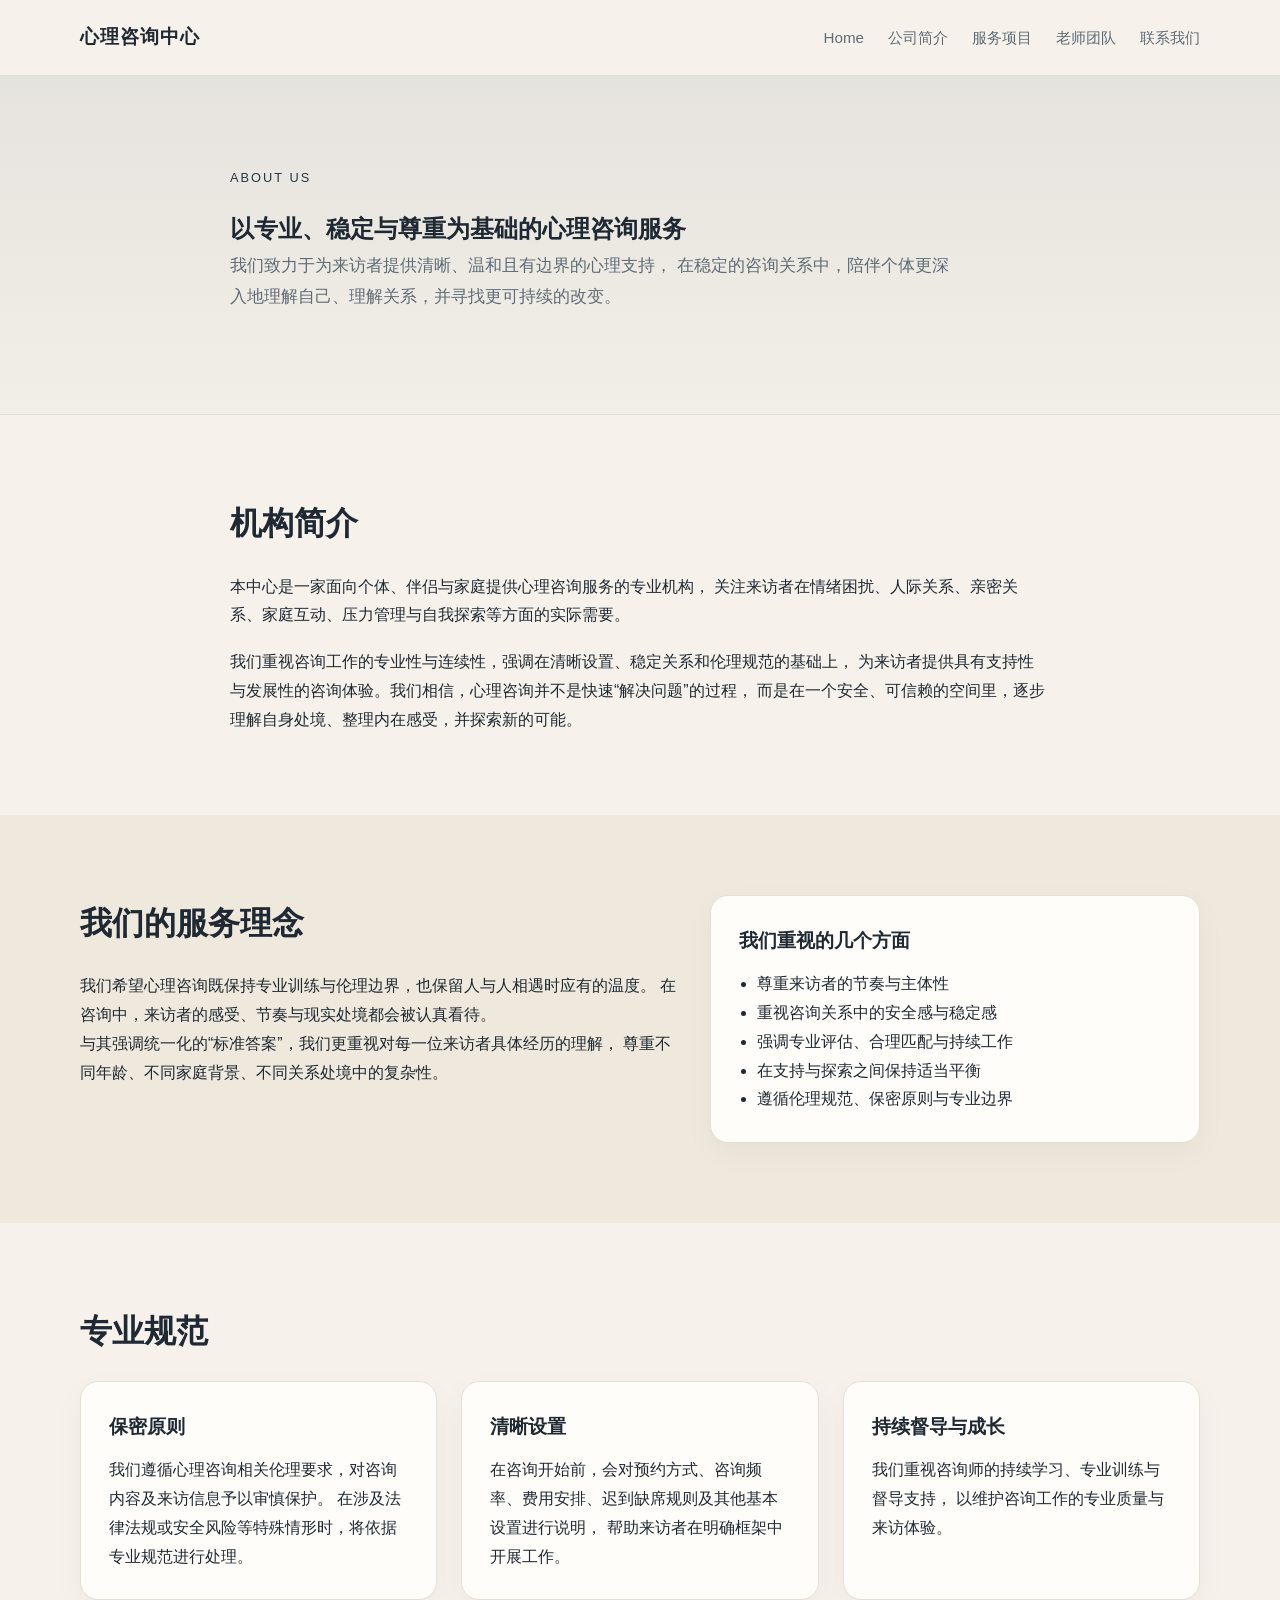
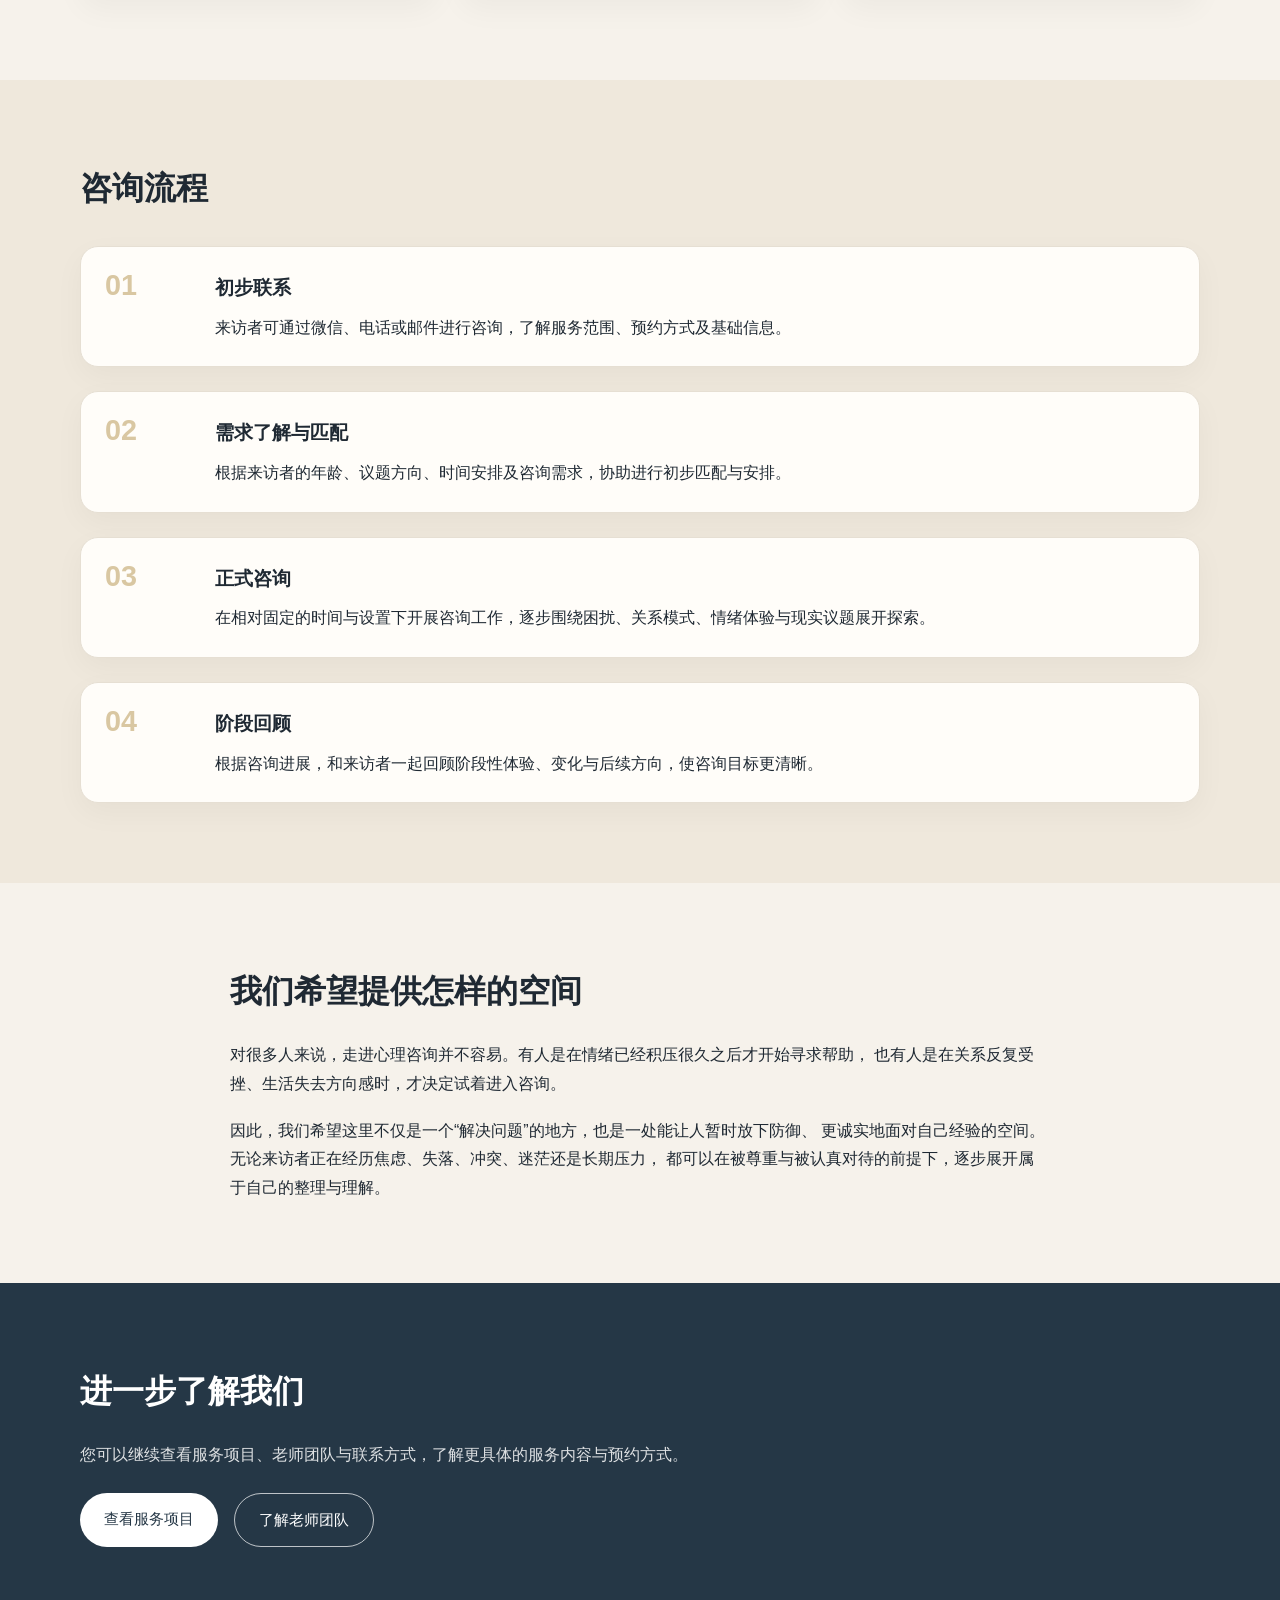
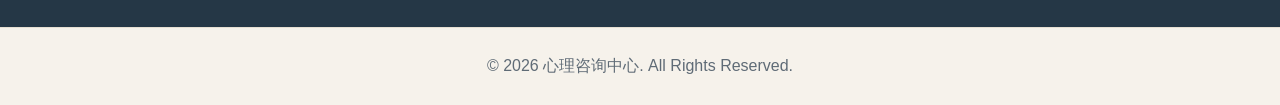
==== about.html @ f7b84d73 "Add files via upload" ====
<!DOCTYPE html>
<html lang="zh-CN">
<head>
  <meta charset="UTF-8" />
  <meta name="viewport" content="width=device-width, initial-scale=1.0" />
  <title>公司简介 | 心理咨询中心</title>
  <meta name="description" content="了解心理咨询中心的机构定位、服务理念、专业规范与咨询流程。" />
  <link rel="stylesheet" href="css/style.css" />
</head>
<body>
  <header class="site-header">
    <div class="container nav">
      <div class="logo">心理咨询中心</div>
      <nav>
        <a href="index.html">Home</a>
        <a href="about.html">公司简介</a>
        <a href="services.html">服务项目</a>
        <a href="team.html">老师团队</a>
        <a href="contact.html">联系我们</a>
      </nav>
    </div>
  </header>

  <section class="page-hero page-hero-about">
    <div class="container page-hero-content">
      <p class="eyebrow">About Us</p>
      <h1>以专业、稳定与尊重为基础的心理咨询服务</h1>
      <p class="hero-text">
        我们致力于为来访者提供清晰、温和且有边界的心理支持，
        在稳定的咨询关系中，陪伴个体更深入地理解自己、理解关系，并寻找更可持续的改变。
      </p>
    </div>
  </section>

  <section class="section">
    <div class="container narrow">
      <h2>机构简介</h2>
      <p>
        本中心是一家面向个体、伴侣与家庭提供心理咨询服务的专业机构，
        关注来访者在情绪困扰、人际关系、亲密关系、家庭互动、压力管理与自我探索等方面的实际需要。
      </p>
      <p>
        我们重视咨询工作的专业性与连续性，强调在清晰设置、稳定关系和伦理规范的基础上，
        为来访者提供具有支持性与发展性的咨询体验。我们相信，心理咨询并不是快速“解决问题”的过程，
        而是在一个安全、可信赖的空间里，逐步理解自身处境、整理内在感受，并探索新的可能。
      </p>
    </div>
  </section>

  <section class="section alt-bg">
    <div class="container">
      <div class="grid-2">
        <div>
          <h2>我们的服务理念</h2>
          <p>
            我们希望心理咨询既保持专业训练与伦理边界，也保留人与人相遇时应有的温度。
            在咨询中，来访者的感受、节奏与现实处境都会被认真看待。
          </p>
          <p>
            与其强调统一化的“标准答案”，我们更重视对每一位来访者具体经历的理解，
            尊重不同年龄、不同家庭背景、不同关系处境中的复杂性。
          </p>
        </div>

        <div class="card">
          <h3>我们重视的几个方面</h3>
          <ul>
            <li>尊重来访者的节奏与主体性</li>
            <li>重视咨询关系中的安全感与稳定感</li>
            <li>强调专业评估、合理匹配与持续工作</li>
            <li>在支持与探索之间保持适当平衡</li>
            <li>遵循伦理规范、保密原则与专业边界</li>
          </ul>
        </div>
      </div>
    </div>
  </section>

  <section class="section">
    <div class="container">
      <h2>专业规范</h2>
      <div class="card-grid">
        <div class="card">
          <h3>保密原则</h3>
          <p>
            我们遵循心理咨询相关伦理要求，对咨询内容及来访信息予以审慎保护。
            在涉及法律法规或安全风险等特殊情形时，将依据专业规范进行处理。
          </p>
        </div>

        <div class="card">
          <h3>清晰设置</h3>
          <p>
            在咨询开始前，会对预约方式、咨询频率、费用安排、迟到缺席规则及其他基本设置进行说明，
            帮助来访者在明确框架中开展工作。
          </p>
        </div>

        <div class="card">
          <h3>持续督导与成长</h3>
          <p>
            我们重视咨询师的持续学习、专业训练与督导支持，
            以维护咨询工作的专业质量与来访体验。
          </p>
        </div>
      </div>
    </div>
  </section>

  <section class="section alt-bg">
    <div class="container">
      <h2>咨询流程</h2>
      <div class="timeline">
        <div class="timeline-item">
          <div class="timeline-number">01</div>
          <div class="timeline-content">
            <h3>初步联系</h3>
            <p>
              来访者可通过微信、电话或邮件进行咨询，了解服务范围、预约方式及基础信息。
            </p>
          </div>
        </div>

        <div class="timeline-item">
          <div class="timeline-number">02</div>
          <div class="timeline-content">
            <h3>需求了解与匹配</h3>
            <p>
              根据来访者的年龄、议题方向、时间安排及咨询需求，协助进行初步匹配与安排。
            </p>
          </div>
        </div>

        <div class="timeline-item">
          <div class="timeline-number">03</div>
          <div class="timeline-content">
            <h3>正式咨询</h3>
            <p>
              在相对固定的时间与设置下开展咨询工作，逐步围绕困扰、关系模式、情绪体验与现实议题展开探索。
            </p>
          </div>
        </div>

        <div class="timeline-item">
          <div class="timeline-number">04</div>
          <div class="timeline-content">
            <h3>阶段回顾</h3>
            <p>
              根据咨询进展，和来访者一起回顾阶段性体验、变化与后续方向，使咨询目标更清晰。
            </p>
          </div>
        </div>
      </div>
    </div>
  </section>

  <section class="section">
    <div class="container narrow">
      <h2>我们希望提供怎样的空间</h2>
      <p>
        对很多人来说，走进心理咨询并不容易。有人是在情绪已经积压很久之后才开始寻求帮助，
        也有人是在关系反复受挫、生活失去方向感时，才决定试着进入咨询。
      </p>
      <p>
        因此，我们希望这里不仅是一个“解决问题”的地方，也是一处能让人暂时放下防御、
        更诚实地面对自己经验的空间。无论来访者正在经历焦虑、失落、冲突、迷茫还是长期压力，
        都可以在被尊重与被认真对待的前提下，逐步展开属于自己的整理与理解。
      </p>
    </div>
  </section>

  <section class="section dark-section">
    <div class="container">
      <h2>进一步了解我们</h2>
      <p class="section-desc light-text">
        您可以继续查看服务项目、老师团队与联系方式，了解更具体的服务内容与预约方式。
      </p>
      <div class="hero-buttons">
        <a class="btn btn-light" href="services.html">查看服务项目</a>
        <a class="btn btn-secondary btn-secondary-light" href="team.html">了解老师团队</a>
      </div>
    </div>
  </section>

  <footer class="site-footer">
    <div class="container">
      <p>© 2026 心理咨询中心. All Rights Reserved.</p>
    </div>
  </footer>

  <script src="js/main.js"></script>
</body>
</html>
---- css/style.css ----
* {
  margin: 0;
  padding: 0;
  box-sizing: border-box;
}

:root {
  --bg: #f6f2eb;
  --text: #1f2933;
  --muted: #5f6b76;
  --primary: #253746;
  --secondary: #d9c7a2;
  --white: #ffffff;
  --card: #fffdf9;
  --line: #e6dfd3;
}

body {
  font-family: "PingFang SC", "Microsoft YaHei", "Noto Sans SC", sans-serif;
  background: var(--bg);
  color: var(--text);
  line-height: 1.8;
}

a {
  text-decoration: none;
  color: inherit;
}

.container {
  width: min(1120px, 90%);
  margin: 0 auto;
}

.site-header {
  background: rgba(246, 242, 235, 0.95);
  border-bottom: 1px solid var(--line);
  position: sticky;
  top: 0;
  z-index: 100;
}

.nav {
  display: flex;
  justify-content: space-between;
  align-items: center;
  padding: 20px 0;
}

.logo {
  font-size: 1.2rem;
  font-weight: 700;
  letter-spacing: 1px;
}

nav {
  display: flex;
  gap: 24px;
}

nav a {
  font-size: 0.95rem;
  color: var(--muted);
}

nav a:hover {
  color: var(--primary);
}

.hero {
  padding: 110px 0 90px;
  background: linear-gradient(to bottom, rgba(37,55,70,0.06), rgba(37,55,70,0));
}

.hero-content {
  max-width: 800px;
}

.eyebrow {
  color: var(--primary);
  text-transform: uppercase;
  letter-spacing: 2px;
  font-size: 0.8rem;
  margin-bottom: 18px;
}

.hero h1 {
  font-size: clamp(2.2rem, 4vw, 4.2rem);
  line-height: 1.25;
  margin-bottom: 24px;
}

.hero-text {
  font-size: 1.08rem;
  color: var(--muted);
  max-width: 720px;
  margin-bottom: 32px;
}

.hero-buttons {
  display: flex;
  gap: 16px;
  flex-wrap: wrap;
}

.btn {
  display: inline-block;
  padding: 12px 24px;
  border-radius: 999px;
  transition: 0.25s ease;
  font-size: 0.95rem;
}

.btn-primary {
  background: var(--primary);
  color: var(--white);
}

.btn-primary:hover {
  transform: translateY(-2px);
}

.btn-secondary {
  border: 1px solid var(--primary);
  color: var(--primary);
}

.btn-light {
  background: var(--white);
  color: var(--primary);
}

.section {
  padding: 80px 0;
}

.alt-bg {
  background: #efe8dc;
}

.dark-section {
  background: var(--primary);
  color: var(--white);
}

h2 {
  font-size: 2rem;
  margin-bottom: 20px;
}

h3 {
  margin-bottom: 12px;
  font-size: 1.2rem;
}

.grid-2 {
  display: grid;
  grid-template-columns: 1.1fr 0.9fr;
  gap: 32px;
}

.card-grid {
  display: grid;
  grid-template-columns: repeat(3, 1fr);
  gap: 24px;
}

.card {
  background: var(--card);
  border: 1px solid var(--line);
  border-radius: 18px;
  padding: 28px;
  box-shadow: 0 10px 30px rgba(0,0,0,0.04);
}

.section-desc {
  color: var(--muted);
  margin-bottom: 24px;
}

.text-link {
  display: inline-block;
  margin-top: 16px;
  color: var(--primary);
  font-weight: 600;
}

.site-footer {
  border-top: 1px solid var(--line);
  padding: 24px 0;
  text-align: center;
  color: var(--muted);
}

ul {
  padding-left: 18px;
}

@media (max-width: 900px) {
  .grid-2,
  .card-grid {
    grid-template-columns: 1fr;
  }

  .nav {
    flex-direction: column;
    gap: 14px;
  }

  nav {
    flex-wrap: wrap;
    justify-content: center;
  }

  .hero {
    padding: 80px 0 60px;
  }
}

.page-hero {
  padding: 90px 0 70px;
  border-bottom: 1px solid var(--line);
  background: linear-gradient(to bottom, rgba(37,55,70,0.08), rgba(37,55,70,0.02));
}

.page-hero-content {
  max-width: 820px;
}

.narrow {
  max-width: 820px;
}

.narrow p + p {
  margin-top: 18px;
}

.timeline {
  display: flex;
  flex-direction: column;
  gap: 24px;
  margin-top: 28px;
}

.timeline-item {
  display: grid;
  grid-template-columns: 90px 1fr;
  gap: 20px;
  align-items: start;
  background: var(--card);
  border: 1px solid var(--line);
  border-radius: 18px;
  padding: 24px;
  box-shadow: 0 10px 30px rgba(0,0,0,0.04);
}

.timeline-number {
  font-size: 1.8rem;
  font-weight: 700;
  color: var(--secondary);
  line-height: 1;
}

.timeline-content h3 {
  margin-bottom: 8px;
}

.light-text {
  color: rgba(255,255,255,0.85);
}

.btn-secondary-light {
  border: 1px solid rgba(255,255,255,0.7);
  color: var(--white);
}

.btn-secondary-light:hover {
  background: rgba(255,255,255,0.08);
}

@media (max-width: 768px) {
  .timeline-item {
    grid-template-columns: 1fr;
  }

  .timeline-number {
    font-size: 1.4rem;
  }
}

.service-layout {
  display: grid;
  grid-template-columns: repeat(2, 1fr);
  gap: 24px;
}

.service-card {
  background: var(--card);
  border: 1px solid var(--line);
  border-radius: 20px;
  padding: 28px;
  box-shadow: 0 10px 30px rgba(0,0,0,0.04);
}

.service-card.large {
  grid-column: span 2;
}

.service-tag {
  display: inline-block;
  margin-bottom: 14px;
  font-size: 0.85rem;
  letter-spacing: 1px;
  color: var(--primary);
  border: 1px solid var(--line);
  border-radius: 999px;
  padding: 4px 10px;
  background: rgba(37,55,70,0.04);
}

.service-card p {
  color: var(--muted);
}

.service-meta {
  margin-top: 18px;
  padding-top: 16px;
  border-top: 1px solid var(--line);
  color: var(--text);
  font-size: 0.95rem;
}

.issue-grid {
  display: grid;
  grid-template-columns: repeat(4, 1fr);
  gap: 16px;
  margin-top: 28px;
}

.issue-item {
  background: var(--card);
  border: 1px solid var(--line);
  border-radius: 14px;
  padding: 18px 16px;
  text-align: center;
  box-shadow: 0 8px 20px rgba(0,0,0,0.03);
  color: var(--text);
  font-size: 0.95rem;
}

@media (max-width: 900px) {
  .service-layout {
    grid-template-columns: 1fr;
  }

  .service-card.large {
    grid-column: span 1;
  }

  .issue-grid {
    grid-template-columns: repeat(2, 1fr);
  }
}

@media (max-width: 600px) {
  .issue-grid {
    grid-template-columns: 1fr;
  }
}

.contact-layout {
  display: grid;
  grid-template-columns: 1.3fr 0.7fr;
  gap: 28px;
}

.contact-main-card,
.contact-side-card {
  background: var(--card);
  border: 1px solid var(--line);
  border-radius: 22px;
  padding: 30px;
  box-shadow: 0 10px 30px rgba(0,0,0,0.04);
}

.contact-item + .contact-item {
  margin-top: 24px;
  padding-top: 24px;
  border-top: 1px solid var(--line);
}

.contact-item h3,
.contact-side-card h3 {
  margin-bottom: 10px;
}

.contact-item p,
.contact-side-card li {
  color: var(--muted);
}

.contact-item a {
  color: var(--primary);
  font-weight: 600;
}

.contact-side-card ul {
  padding-left: 18px;
}

.contact-side-card li + li {
  margin-top: 10px;
}

@media (max-width: 900px) {
  .contact-layout {
    grid-template-columns: 1fr;
  }
}
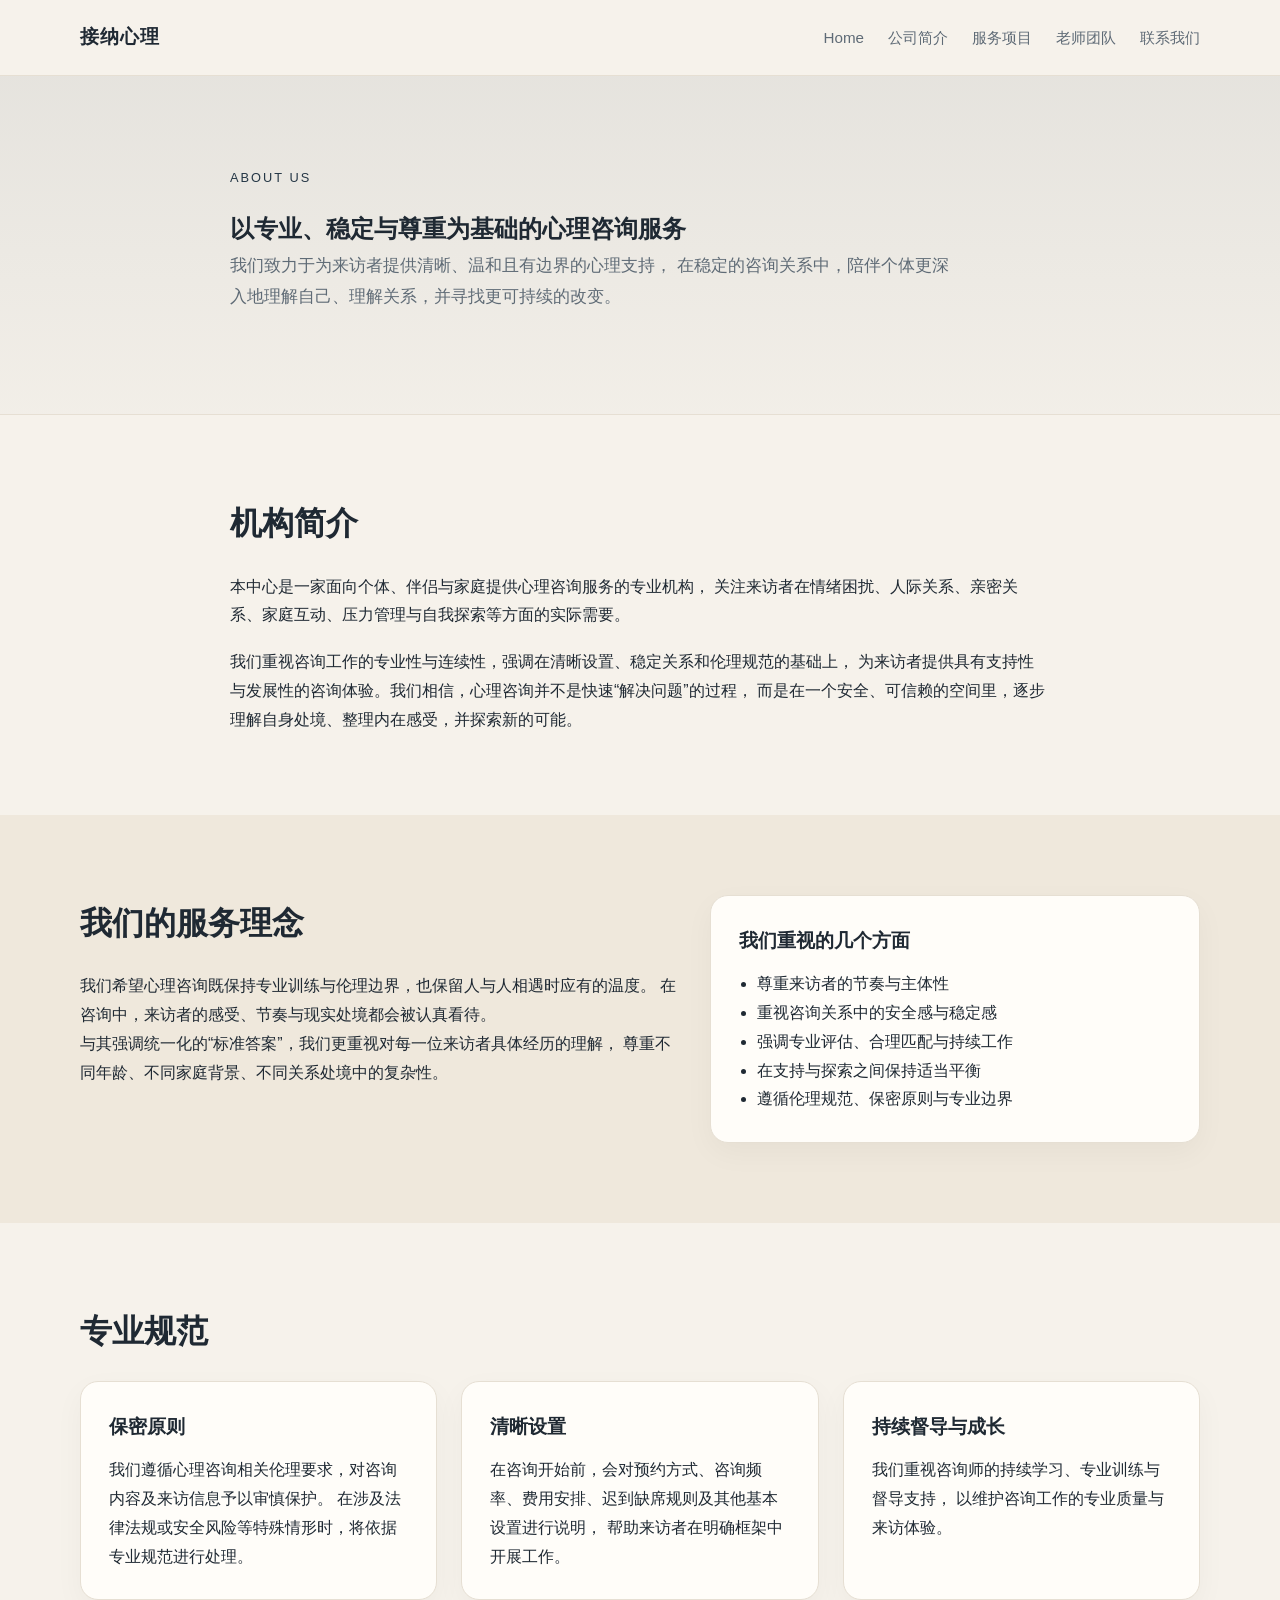
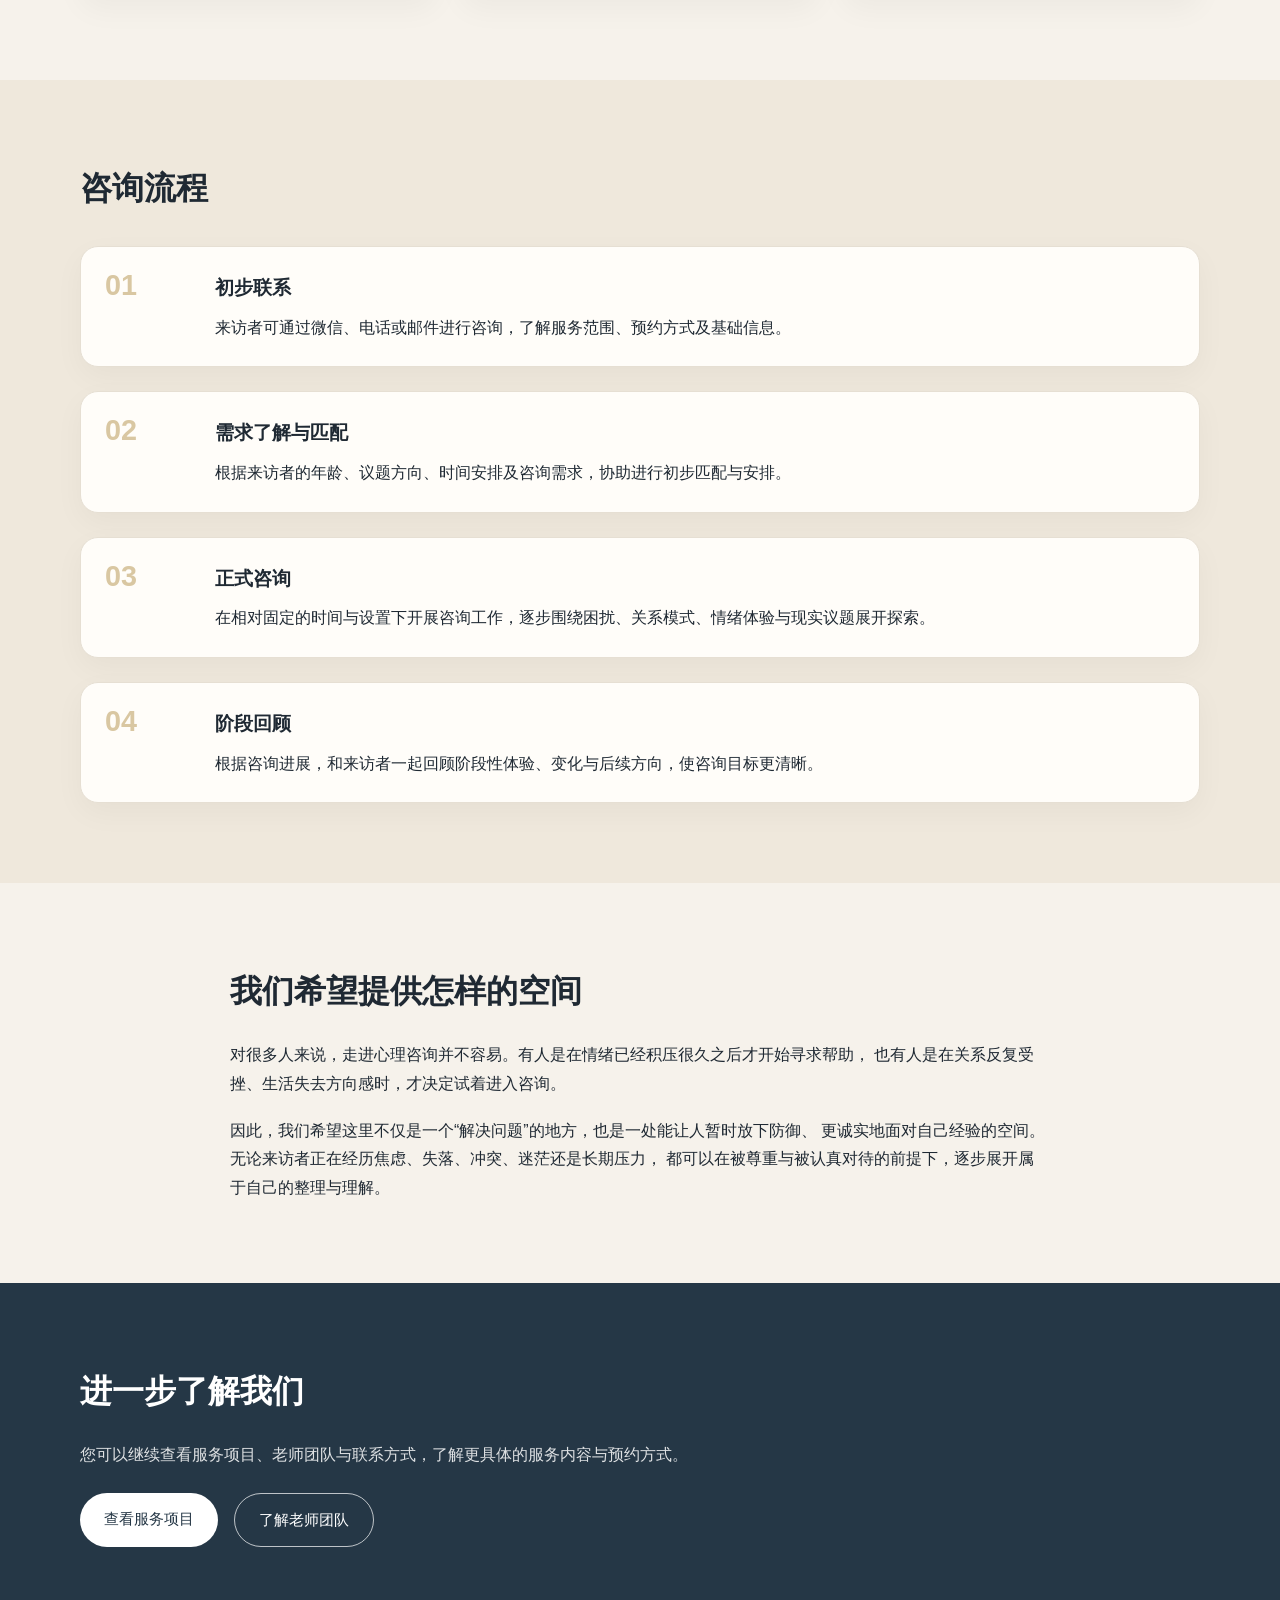
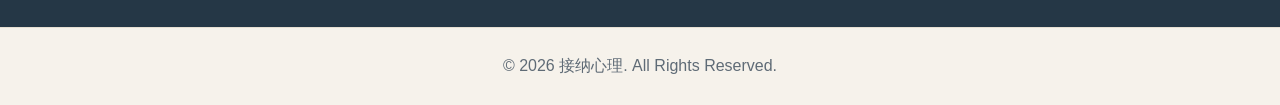
==== commit 0d8a8272: "Add files via upload" ====
--- a/about.html
+++ b/about.html
@@ -3,14 +3,14 @@
 <head>
   <meta charset="UTF-8" />
   <meta name="viewport" content="width=device-width, initial-scale=1.0" />
-  <title>公司简介 | 心理咨询中心</title>
-  <meta name="description" content="了解心理咨询中心的机构定位、服务理念、专业规范与咨询流程。" />
+  <title>公司简介 | 接纳心理</title>
+  <meta name="description" content="了解接纳心理的机构定位、服务理念、专业规范与咨询流程。" />
   <link rel="stylesheet" href="css/style.css" />
 </head>
 <body>
   <header class="site-header">
     <div class="container nav">
-      <div class="logo">心理咨询中心</div>
+      <div class="logo">接纳心理</div>
       <nav>
         <a href="index.html">Home</a>
         <a href="about.html">公司简介</a>
@@ -184,10 +184,10 @@
 
   <footer class="site-footer">
     <div class="container">
-      <p>© 2026 心理咨询中心. All Rights Reserved.</p>
+      <p>© 2026 接纳心理. All Rights Reserved.</p>
     </div>
   </footer>
 
   <script src="js/main.js"></script>
 </body>
-</html>+</html>
--- a/css/style.css
+++ b/css/style.css
@@ -416,4 +416,210 @@
   .contact-layout {
     grid-template-columns: 1fr;
   }
+}
+
+.logo-link {
+  display: flex;
+  align-items: center;
+  gap: 12px;
+}
+
+.logo-image {
+  width: 42px;
+  height: 42px;
+  object-fit: contain;
+  display: block;
+}
+
+.logo-text {
+  font-size: 1.1rem;
+  font-weight: 700;
+  letter-spacing: 1px;
+  color: var(--text);
+}
+
+.hero-with-image {
+  position: relative;
+  padding: 140px 0 120px;
+  background-image: url("../images/hero.jpg");
+  background-size: cover;
+  background-position: center;
+  background-repeat: no-repeat;
+  overflow: hidden;
+}
+
+.hero-overlay {
+  position: absolute;
+  inset: 0;
+  background: linear-gradient(
+    to right,
+    rgba(20, 30, 38, 0.78),
+    rgba(20, 30, 38, 0.42)
+  );
+}
+
+.hero-with-image .hero-content {
+  position: relative;
+  z-index: 2;
+  max-width: 760px;
+}
+
+.hero-with-image .eyebrow,
+.hero-with-image h1,
+.hero-with-image .hero-text {
+  color: #ffffff;
+}
+
+.hero-with-image .hero-text {
+  color: rgba(255, 255, 255, 0.88);
+}
+
+.hero-outline {
+  border: 1px solid rgba(255,255,255,0.75);
+  color: #ffffff;
+}
+
+.hero-outline:hover {
+  background: rgba(255,255,255,0.08);
+}
+
+@media (max-width: 900px) {
+  .logo-text {
+    font-size: 1rem;
+  }
+
+  .logo-image {
+    width: 36px;
+    height: 36px;
+  }
+
+  .hero-with-image {
+    padding: 100px 0 80px;
+    background-position: center;
+  }
+}
+
+.team-grid {
+  display: flex;
+  flex-direction: column;
+  gap: 72px;
+  margin-top: 40px;
+}
+
+.team-profile {
+  display: grid;
+  grid-template-columns: 380px 1fr;
+  gap: 48px;
+  align-items: start;
+  padding-bottom: 72px;
+  border-bottom: 1px solid var(--line);
+}
+
+.team-profile:last-child {
+  border-bottom: none;
+  padding-bottom: 0;
+}
+
+.team-profile-photo {
+  position: sticky;
+  top: 110px;
+}
+
+.team-profile-photo {
+  position: sticky;
+  top: 110px;
+}
+
+.team-photo-stage {
+  background: linear-gradient(180deg, #efe8dc 0%, #f7f3ec 100%);
+  padding: 28px;
+}
+
+.team-photo-stage img.team-photo {
+  width: 100%;
+  aspect-ratio: 3 / 4;
+  object-fit: contain;
+  display: block;
+  background: #f8f5ef;
+}
+
+.team-profile-content {
+  max-width: 760px;
+}
+
+.team-role {
+  font-size: 0.82rem;
+  letter-spacing: 1px;
+  text-transform: uppercase;
+  color: var(--primary);
+  margin-bottom: 10px;
+}
+
+.team-name {
+  font-size: 2.2rem;
+  margin-bottom: 14px;
+  line-height: 1.2;
+}
+
+.team-intro {
+  font-size: 1.05rem;
+  color: var(--muted);
+  margin-bottom: 28px;
+  max-width: 720px;
+}
+
+.team-section {
+  padding: 22px 0;
+  border-top: 1px solid var(--line);
+}
+
+.team-section h4 {
+  font-size: 1rem;
+  margin-bottom: 10px;
+  color: var(--text);
+}
+
+.team-section p {
+  color: var(--muted);
+  line-height: 1.95;
+}
+
+.team-meta {
+  display: grid;
+  grid-template-columns: 1fr 1fr;
+  gap: 24px;
+  padding-top: 22px;
+  border-top: 1px solid var(--line);
+}
+
+.team-meta h5 {
+  font-size: 0.95rem;
+  margin-bottom: 8px;
+  color: var(--text);
+}
+
+.team-meta p {
+  color: var(--muted);
+  line-height: 1.9;
+}
+
+@media (max-width: 980px) {
+  .team-profile {
+    grid-template-columns: 1fr;
+    gap: 28px;
+    padding-bottom: 52px;
+  }
+
+  .team-profile-photo {
+    position: static;
+    max-width: 420px;
+  }
+
+  .team-name {
+    font-size: 1.8rem;
+  }
+
+  .team-meta {
+    grid-template-columns: 1fr;
+  }
 }
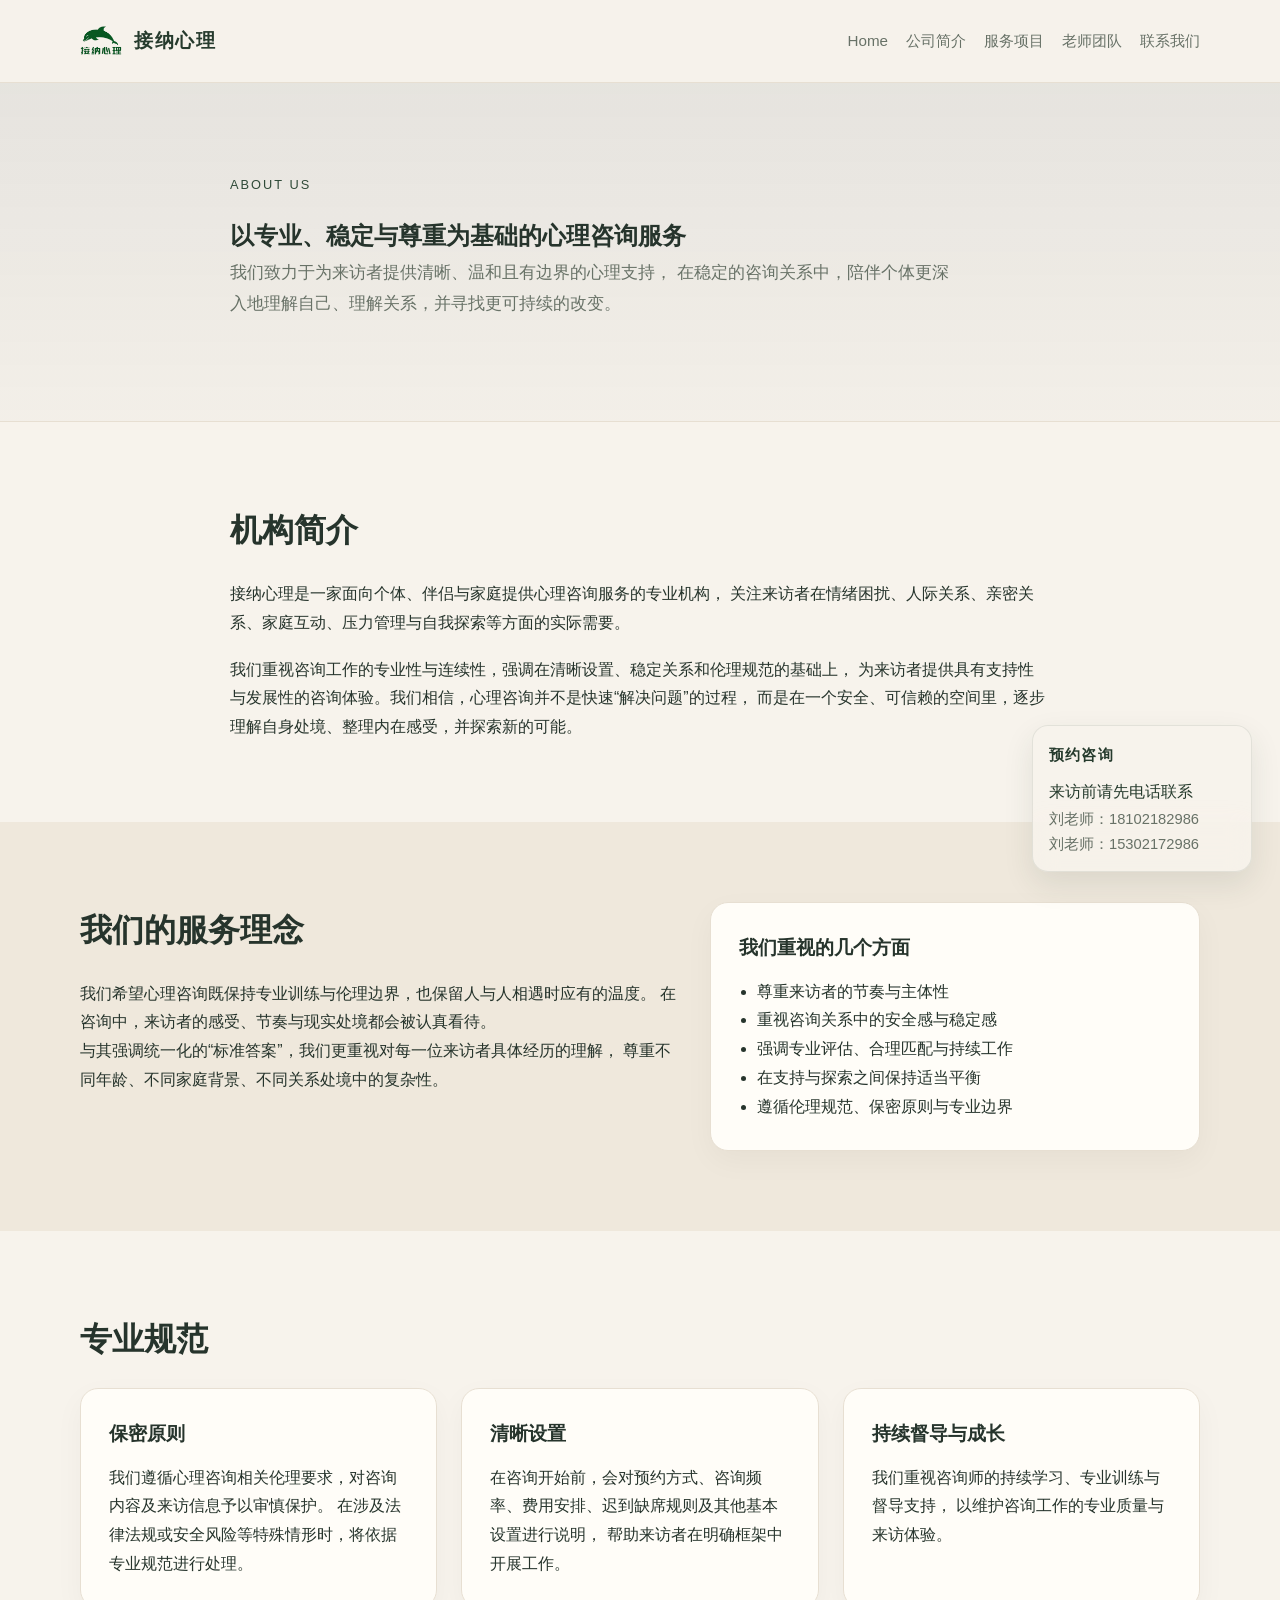
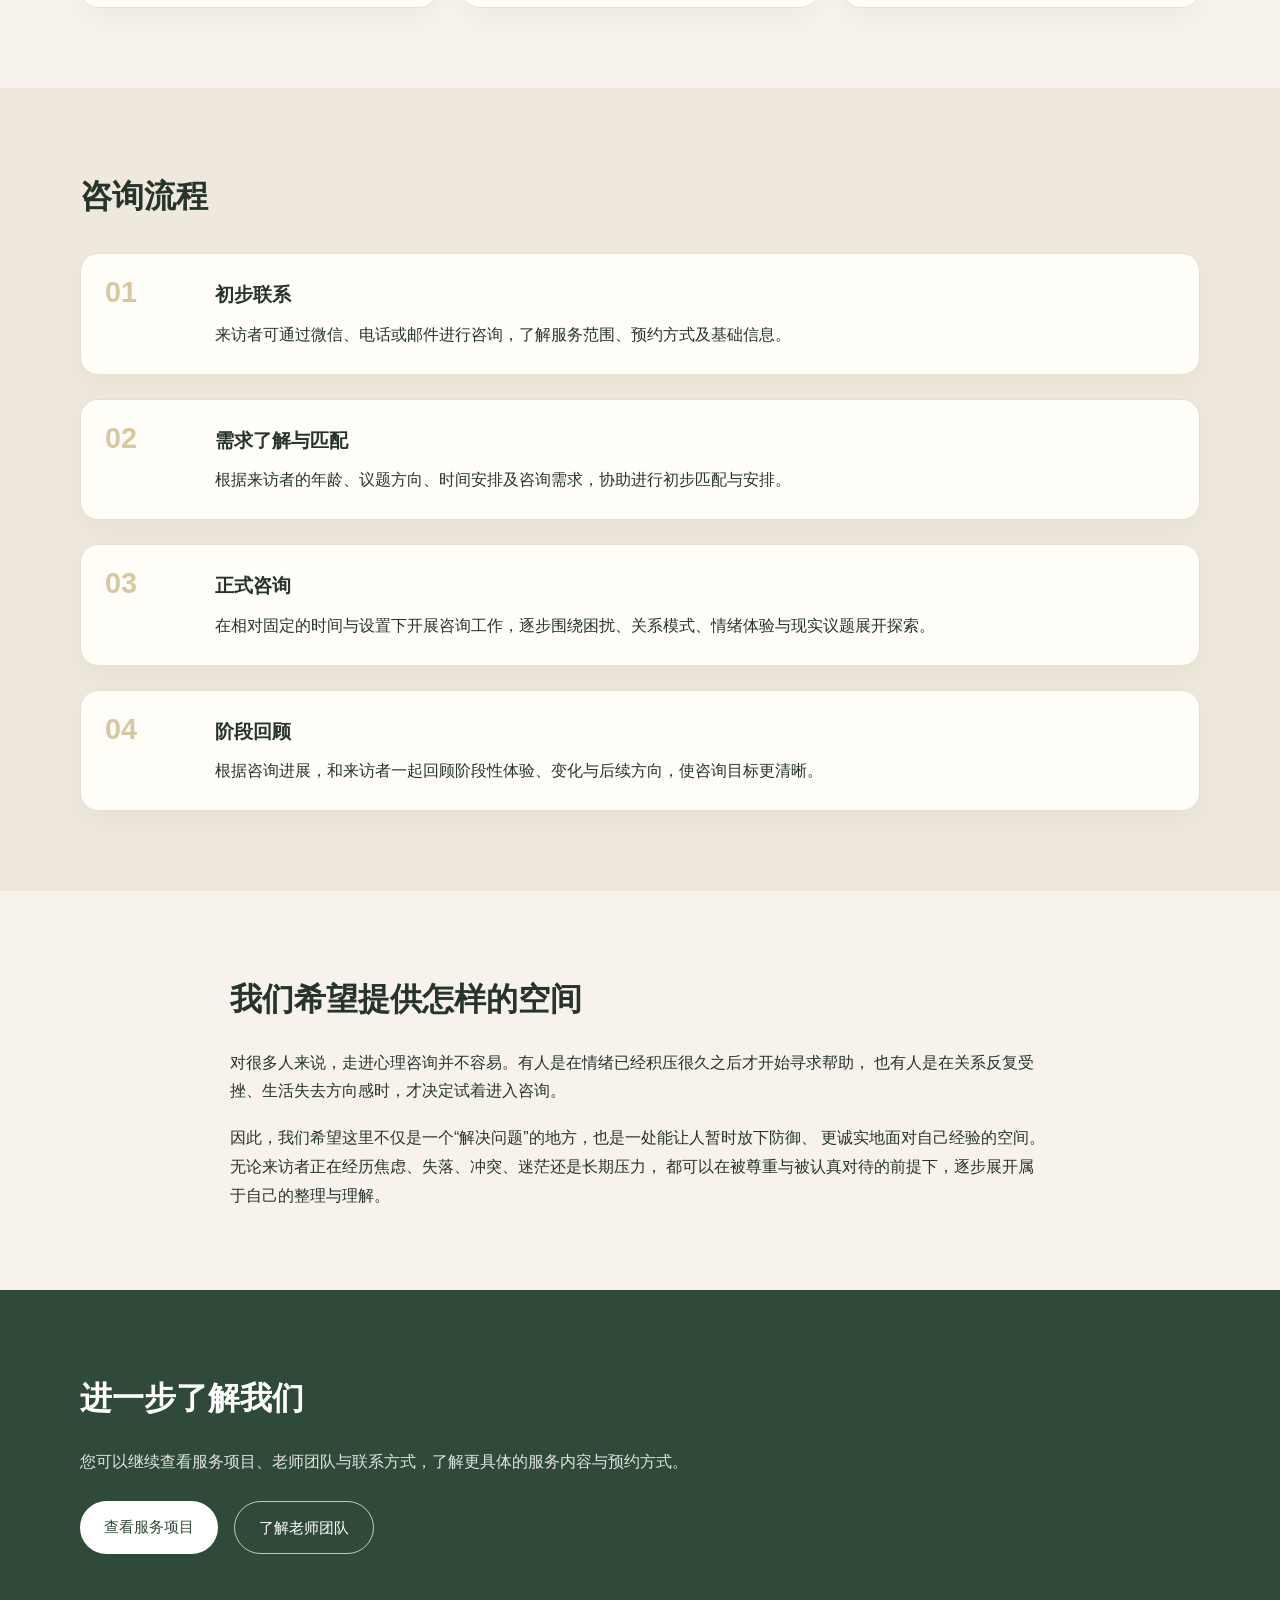
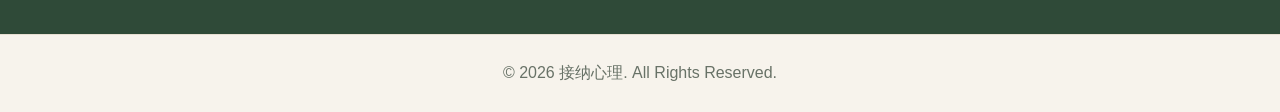
==== commit 67959c28: "Add files via upload" ====
--- a/about.html
+++ b/about.html
@@ -3,14 +3,21 @@
 <head>
   <meta charset="UTF-8" />
   <meta name="viewport" content="width=device-width, initial-scale=1.0" />
-  <title>公司简介 | 接纳心理</title>
-  <meta name="description" content="了解接纳心理的机构定位、服务理念、专业规范与咨询流程。" />
+  <title>公司简介 | 接纳心理</title>
+  <meta name="description" content="了解接纳心理的机构定位、服务理念、专业规范与咨询流程。" />
+  <link rel="icon" type="image/png" sizes="32x32" href="images/favicon/favicon-32x32.png" />
+  <link rel="icon" type="image/png" sizes="16x16" href="images/favicon/favicon-16x16.png" />
+  <link rel="apple-touch-icon" sizes="180x180" href="images/favicon/apple-touch-icon.png" />
+  <link rel="shortcut icon" href="images/favicon/favicon.ico" />
   <link rel="stylesheet" href="css/style.css" />
 </head>
 <body>
   <header class="site-header">
     <div class="container nav">
-      <div class="logo">接纳心理</div>
+      <a href="index.html" class="logo logo-link">
+        <img src="images/logo.png" alt="接纳心理Logo" class="logo-image" />
+        <span class="logo-text">接纳心理</span>
+      </a>
       <nav>
         <a href="index.html">Home</a>
         <a href="about.html">公司简介</a>
@@ -36,7 +43,7 @@
     <div class="container narrow">
       <h2>机构简介</h2>
       <p>
-        本中心是一家面向个体、伴侣与家庭提供心理咨询服务的专业机构，
+        接纳心理是一家面向个体、伴侣与家庭提供心理咨询服务的专业机构，
         关注来访者在情绪困扰、人际关系、亲密关系、家庭互动、压力管理与自我探索等方面的实际需要。
       </p>
       <p>
@@ -184,10 +191,15 @@
 
   <footer class="site-footer">
     <div class="container">
-      <p>© 2026 接纳心理. All Rights Reserved.</p>
+      <p>© 2026 接纳心理. All Rights Reserved.</p>
     </div>
   </footer>
-
+  <a class="floating-contact" href="contact.html" aria-label="前往联系我们页面">
+    <div class="floating-contact-title">预约咨询</div>
+    <p class="floating-contact-note">来访前请先电话联系</p>
+    <div class="floating-contact-phone">刘老师：18102182986</div>
+    <div class="floating-contact-phone">刘老师：15302172986</div>
+  </a>
   <script src="js/main.js"></script>
 </body>
-</html>
+</html>
--- a/css/style.css
+++ b/css/style.css
@@ -5,14 +5,21 @@
 }
 
 :root {
-  --bg: #f6f2eb;
-  --text: #1f2933;
-  --muted: #5f6b76;
-  --primary: #253746;
+  --bg: #f7f3ec;
+  --text: #26342c;
+  --muted: #687267;
+  --primary: #2f4a38;
+  --primary-dark: #263b2d;
   --secondary: #d9c7a2;
+  --sage: #7a8a6a;
+  --soft-green: #eef0e8;
   --white: #ffffff;
-  --card: #fffdf9;
-  --line: #e6dfd3;
+  --card: #fffdf8;
+  --line: #e7dfd2;
+  /* 首页 hero 背景图位置：调大 Y 值会让图片内容整体向上移动，例如 62%。 */
+  --hero-image-position-x: center;
+  --hero-image-position-y: 70%;
+  --hero-mobile-image-position-y: 50%;
 }
 
 body {
@@ -418,26 +425,6 @@
   }
 }
 
-.logo-link {
-  display: flex;
-  align-items: center;
-  gap: 12px;
-}
-
-.logo-image {
-  width: 42px;
-  height: 42px;
-  object-fit: contain;
-  display: block;
-}
-
-.logo-text {
-  font-size: 1.1rem;
-  font-weight: 700;
-  letter-spacing: 1px;
-  color: var(--text);
-}
-
 .hero-with-image {
   position: relative;
   padding: 140px 0 120px;
@@ -484,15 +471,6 @@
 }
 
 @media (max-width: 900px) {
-  .logo-text {
-    font-size: 1rem;
-  }
-
-  .logo-image {
-    width: 36px;
-    height: 36px;
-  }
-
   .hero-with-image {
     padding: 100px 0 80px;
     background-position: center;
@@ -622,4 +600,650 @@
   .team-meta {
     grid-template-columns: 1fr;
   }
+}
+
+@media (max-width: 1024px) {
+  /* 平板、小笔记本 */
+}
+
+@media (max-width: 768px) {
+  /* 手机主适配 */
+}
+
+@media (max-width: 480px) {
+  /* 小屏手机细调 */
+}
+
+@media (max-width: 1024px) {
+  .container {
+    width: min(92%, 1000px);
+  }
+
+  .hero,
+  .page-hero,
+  .section {
+    padding-left: 0;
+    padding-right: 0;
+  }
+
+  .grid-2,
+  .card-grid,
+  .service-layout,
+  .contact-layout,
+  .team-meta {
+    grid-template-columns: 1fr;
+  }
+
+  .issue-grid {
+    grid-template-columns: repeat(2, 1fr);
+  }
+}
+
+@media (max-width: 768px) {
+  .container {
+    width: 90%;
+  }
+
+  .site-header {
+    position: static;
+  }
+
+  .nav {
+    flex-direction: column;
+    align-items: flex-start;
+    gap: 14px;
+    padding: 16px 0;
+  }
+
+  nav {
+    display: flex;
+    flex-wrap: wrap;
+    gap: 12px 18px;
+  }
+
+  nav a {
+    font-size: 0.92rem;
+  }
+
+  .hero,
+  .hero-with-image {
+    padding: 84px 0 68px;
+  }
+
+  .page-hero {
+    padding: 72px 0 56px;
+  }
+
+  .hero h1,
+  .page-hero h1 {
+    font-size: 2rem;
+    line-height: 1.3;
+  }
+
+  h2 {
+    font-size: 1.6rem;
+    line-height: 1.35;
+  }
+
+  h3 {
+    font-size: 1.15rem;
+  }
+
+  .hero-text,
+  .section-desc,
+  .team-intro,
+  .team-section p,
+  .team-meta p,
+  .contact-item p,
+  .card p,
+  .service-card p {
+    font-size: 0.98rem;
+    line-height: 1.8;
+  }
+
+  .section {
+    padding: 56px 0;
+  }
+
+  .hero-buttons {
+    flex-direction: column;
+    align-items: stretch;
+    gap: 12px;
+  }
+
+  .btn {
+    width: 100%;
+    text-align: center;
+    padding: 12px 18px;
+  }
+
+  .card,
+  .service-card,
+  .contact-main-card,
+  .contact-side-card {
+    padding: 22px;
+    border-radius: 16px;
+  }
+
+  .issue-grid {
+    grid-template-columns: 1fr;
+  }
+
+  .timeline-item {
+    grid-template-columns: 1fr;
+    gap: 12px;
+    padding: 20px;
+  }
+
+  .timeline-number {
+    font-size: 1.4rem;
+  }
+}
+
+@media (max-width: 480px) {
+  .container {
+    width: 88%;
+  }
+
+  .hero,
+  .hero-with-image {
+    padding: 72px 0 56px;
+  }
+
+  .page-hero {
+    padding: 60px 0 48px;
+  }
+
+  .hero h1,
+  .page-hero h1 {
+    font-size: 1.75rem;
+  }
+
+  h2 {
+    font-size: 1.42rem;
+  }
+
+  .eyebrow {
+    font-size: 0.74rem;
+    letter-spacing: 1.5px;
+  }
+
+  .btn {
+    font-size: 0.94rem;
+  }
+
+  nav {
+    gap: 10px 14px;
+  }
+
+  nav a {
+    font-size: 0.9rem;
+  }
+}
+
+@media (max-width: 768px) {
+  .team-grid {
+    gap: 52px;
+    margin-top: 28px;
+  }
+
+  .team-profile {
+    grid-template-columns: 1fr;
+    gap: 24px;
+    padding-bottom: 48px;
+  }
+
+  .team-profile-photo {
+    position: static;
+    top: auto;
+    max-width: 320px;
+  }
+
+  .team-photo-stage {
+    padding: 18px;
+  }
+
+  .team-profile-content {
+    max-width: 100%;
+  }
+
+  .team-name {
+    font-size: 1.8rem;
+    margin-bottom: 10px;
+  }
+
+  .team-intro {
+    margin-bottom: 20px;
+  }
+
+  .team-section {
+    padding: 18px 0;
+  }
+
+  .team-meta {
+    grid-template-columns: 1fr;
+    gap: 18px;
+    padding-top: 18px;
+  }
+}
+
+nav {
+  display: flex;
+  flex-wrap: wrap;
+  gap: 12px 18px;
+}
+
+/* 首页品牌 Hero：温暖森林绿版本 */
+.hero-brand {
+  position: relative;
+  min-height: 72vh;
+  padding: 120px 0;
+  background-image: url("../images/hero.jpg");
+  background-size: cover;
+  background-position: var(--hero-image-position-x) var(--hero-image-position-y);
+  background-repeat: no-repeat;
+  overflow: hidden;
+}
+
+.hero-warm-overlay {
+  position: absolute;
+  inset: 0;
+  background:
+    linear-gradient(
+      to right,
+      rgba(246, 242, 235, 0.92) 0%,
+      rgba(246, 242, 235, 0.74) 36%,
+      rgba(246, 242, 235, 0.22) 66%,
+      rgba(246, 242, 235, 0.04) 100%
+    );
+}
+
+.hero-brand-inner {
+  position: relative;
+  z-index: 2;
+  min-height: 48vh;
+  display: flex;
+  align-items: center;
+}
+
+.hero-brand-panel {
+  max-width: 560px;
+  padding: 44px 0;
+}
+
+.hero-brand .eyebrow {
+  color: #5f6f52;
+  letter-spacing: 2.2px;
+  font-size: 0.78rem;
+  text-transform: uppercase;
+  margin-bottom: 16px;
+}
+
+.hero-brand h1 {
+  font-size: clamp(3rem, 6vw, 5.8rem);
+  line-height: 1.05;
+  color: #263b2d;
+  margin-bottom: 18px;
+  letter-spacing: 0.02em;
+}
+
+.hero-subtitle {
+  font-size: 1.35rem;
+  color: #6f5f43;
+  margin-bottom: 24px;
+  letter-spacing: 0.04em;
+}
+
+.hero-brand .hero-text {
+  color: #4f5a50;
+  font-size: 1.05rem;
+  line-height: 1.9;
+  max-width: 520px;
+  margin-bottom: 32px;
+}
+
+.hero-brand .btn-primary {
+  background: #2f4a38;
+  color: #fff;
+}
+
+.hero-brand .btn-primary:hover {
+  background: #263b2d;
+}
+
+.hero-soft-btn {
+  border: 1px solid #2f4a38;
+  color: #2f4a38;
+  background: rgba(255, 255, 255, 0.28);
+}
+
+.hero-soft-btn:hover {
+  background: rgba(47, 74, 56, 0.08);
+}
+
+.logo-link {
+  display: flex;
+  align-items: center;
+  gap: 12px;
+}
+
+.logo-image {
+  width: 42px;
+  height: 42px;
+  object-fit: contain;
+  display: block;
+}
+
+.logo-text {
+  font-size: 1.18rem;
+  font-weight: 700;
+  letter-spacing: 0.08em;
+  color: var(--primary-dark);
+}
+
+@media (max-width: 768px) {
+  .logo-link {
+    gap: 10px;
+  }
+
+  .logo-image {
+    width: 34px;
+    height: 34px;
+  }
+
+  .logo-text {
+    font-size: 1rem;
+  }
+
+  .hero-brand {
+    min-height: auto;
+    padding: 76px 0 64px;
+    background-position: var(--hero-image-position-x) var(--hero-mobile-image-position-y);
+  }
+
+  .hero-warm-overlay {
+    background:
+      linear-gradient(
+        to bottom,
+        rgba(247, 243, 236, 0.92) 0%,
+        rgba(247, 243, 236, 0.78) 58%,
+        rgba(247, 243, 236, 0.38) 100%
+      );
+  }
+
+  .hero-brand-inner {
+    min-height: auto;
+  }
+
+  .hero-brand-panel {
+    max-width: 100%;
+    padding: 22px 0;
+  }
+
+  .hero-brand h1 {
+    font-size: 3rem;
+  }
+
+  .hero-subtitle {
+    font-size: 1.1rem;
+  }
+
+  .hero-brand .hero-text {
+    font-size: 0.98rem;
+  }
+}
+
+/* ==============================
+   Subtle Motion System
+   轻量高级动效
+============================== */
+
+html {
+  scroll-behavior: smooth;
+}
+
+body {
+  animation: pageFadeIn 0.7s ease both;
+}
+
+@keyframes pageFadeIn {
+  from {
+    opacity: 0;
+  }
+  to {
+    opacity: 1;
+  }
+}
+
+/* 页面滚动浮现 */
+.reveal {
+  opacity: 0;
+  transform: translateY(26px);
+  transition:
+    opacity 0.8s ease,
+    transform 0.8s ease;
+}
+
+.reveal.is-visible {
+  opacity: 1;
+  transform: translateY(0);
+}
+
+/* 更柔和的延迟层次 */
+.reveal-delay-1 {
+  transition-delay: 0.08s;
+}
+
+.reveal-delay-2 {
+  transition-delay: 0.16s;
+}
+
+.reveal-delay-3 {
+  transition-delay: 0.24s;
+}
+
+/* 导航轻微动效 */
+nav a {
+  position: relative;
+  transition: color 0.25s ease;
+}
+
+nav a::after {
+  content: "";
+  position: absolute;
+  left: 0;
+  bottom: -6px;
+  width: 0;
+  height: 1px;
+  background: var(--primary);
+  transition: width 0.28s ease;
+}
+
+nav a:hover::after {
+  width: 100%;
+}
+
+/* 按钮更细腻 */
+.btn {
+  transition:
+    transform 0.25s ease,
+    background-color 0.25s ease,
+    color 0.25s ease,
+    border-color 0.25s ease,
+    box-shadow 0.25s ease;
+}
+
+.btn:hover {
+  transform: translateY(-2px);
+  box-shadow: 0 10px 22px rgba(38, 59, 45, 0.12);
+}
+
+/* 图片轻微呼吸感 */
+.team-photo,
+.hero-brand,
+.hero-with-image {
+  transition:
+    transform 0.7s ease,
+    filter 0.7s ease;
+}
+
+.team-photo-stage:hover .team-photo,
+.team-profile-photo:hover .team-photo {
+  transform: scale(1.018);
+}
+
+/* 服务、联系、普通内容块轻微 hover */
+.card,
+.service-card,
+.contact-main-card,
+.contact-side-card,
+.timeline-item,
+.issue-item {
+  transition:
+    transform 0.28s ease,
+    box-shadow 0.28s ease,
+    border-color 0.28s ease;
+}
+
+.card:hover,
+.service-card:hover,
+.contact-main-card:hover,
+.contact-side-card:hover,
+.timeline-item:hover,
+.issue-item:hover {
+  transform: translateY(-4px);
+  box-shadow: 0 16px 34px rgba(38, 59, 45, 0.08);
+  border-color: rgba(47, 74, 56, 0.18);
+}
+
+/* 首页 hero 文字入场 */
+.hero-brand-panel,
+.hero-content,
+.page-hero-content {
+  animation: heroTextIn 0.85s ease both;
+}
+
+@keyframes heroTextIn {
+  from {
+    opacity: 0;
+    transform: translateY(18px);
+  }
+  to {
+    opacity: 1;
+    transform: translateY(0);
+  }
+}
+
+
+/* 减少动态偏好：尊重用户系统设置 */
+@media (prefers-reduced-motion: reduce) {
+  html {
+    scroll-behavior: auto;
+  }
+
+  *,
+  *::before,
+  *::after {
+    animation-duration: 0.001ms !important;
+    animation-iteration-count: 1 !important;
+    transition-duration: 0.001ms !important;
+    scroll-behavior: auto !important;
+  }
+
+  .reveal {
+    opacity: 1;
+    transform: none;
+  }
+}
+
+/* ==============================
+   Floating Contact
+   右下角轻量联系条
+============================== */
+
+.floating-contact {
+  position: fixed;
+  right: 28px;
+  bottom: 28px;
+  z-index: 999;
+  width: 220px;
+  padding: 16px 16px 14px;
+  background: rgba(247, 243, 236, 0.88);
+  backdrop-filter: blur(12px);
+  -webkit-backdrop-filter: blur(12px);
+  border: 1px solid rgba(47, 74, 56, 0.10);
+  border-radius: 16px;
+  box-shadow: 0 12px 30px rgba(38, 59, 45, 0.10);
+  color: var(--primary-dark);
+}
+
+.floating-contact-title {
+  font-size: 0.92rem;
+  font-weight: 700;
+  letter-spacing: 0.08em;
+  color: var(--primary-dark);
+  margin-bottom: 10px;
+}
+
+.floating-contact {
+  text-decoration: none;
+  cursor: pointer;
+}
+
+.floating-contact-phone {
+  display: block;
+  font-size: 0.92rem;
+  line-height: 1.7;
+  color: var(--muted);
+  transition: color 0.25s ease, transform 0.25s ease;
+}
+
+.floating-contact:hover .floating-contact-phone {
+  color: var(--primary);
+  transform: translateX(2px);
+}
+
+.floating-contact:hover {
+  transform: translateY(-2px);
+}
+
+@keyframes floatingContactIn {
+  from {
+    opacity: 0;
+    transform: translateY(14px);
+  }
+  to {
+    opacity: 1;
+    transform: translateY(0);
+  }
+}
+
+@media (max-width: 768px) {
+  .floating-contact {
+    left: 18px;
+    right: 18px;
+    bottom: 18px;
+    width: auto;
+    padding: 13px 16px;
+    border-radius: 16px;
+  }
+
+  .floating-contact-title {
+    font-size: 0.86rem;
+    margin-bottom: 4px;
+  }
+
+  .floating-contact-note {
+    font-size: 0.78rem;
+    margin-bottom: 4px;
+  }
+
+  .floating-contact-phone {
+    font-size: 0.84rem;
+    line-height: 1.45;
+  }
+
+  body {
+    padding-bottom: 96px;
+  }
 }
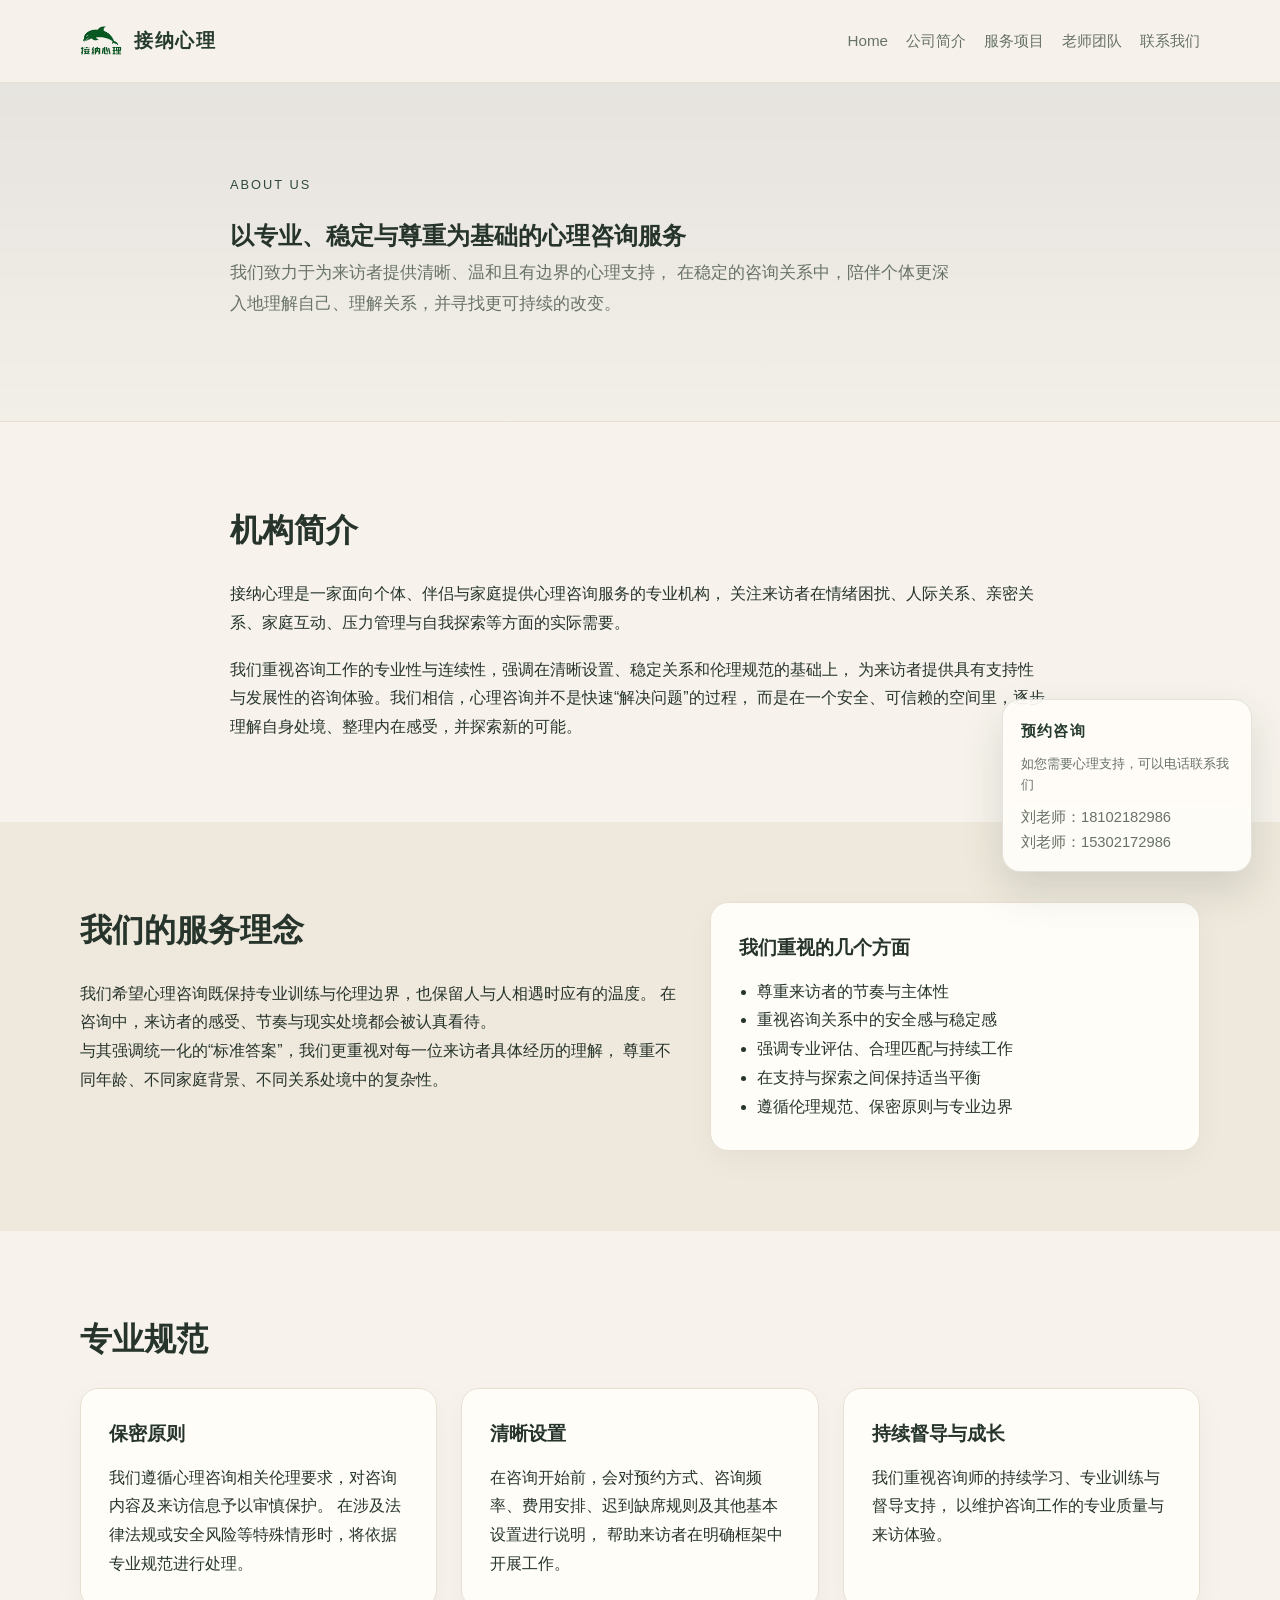
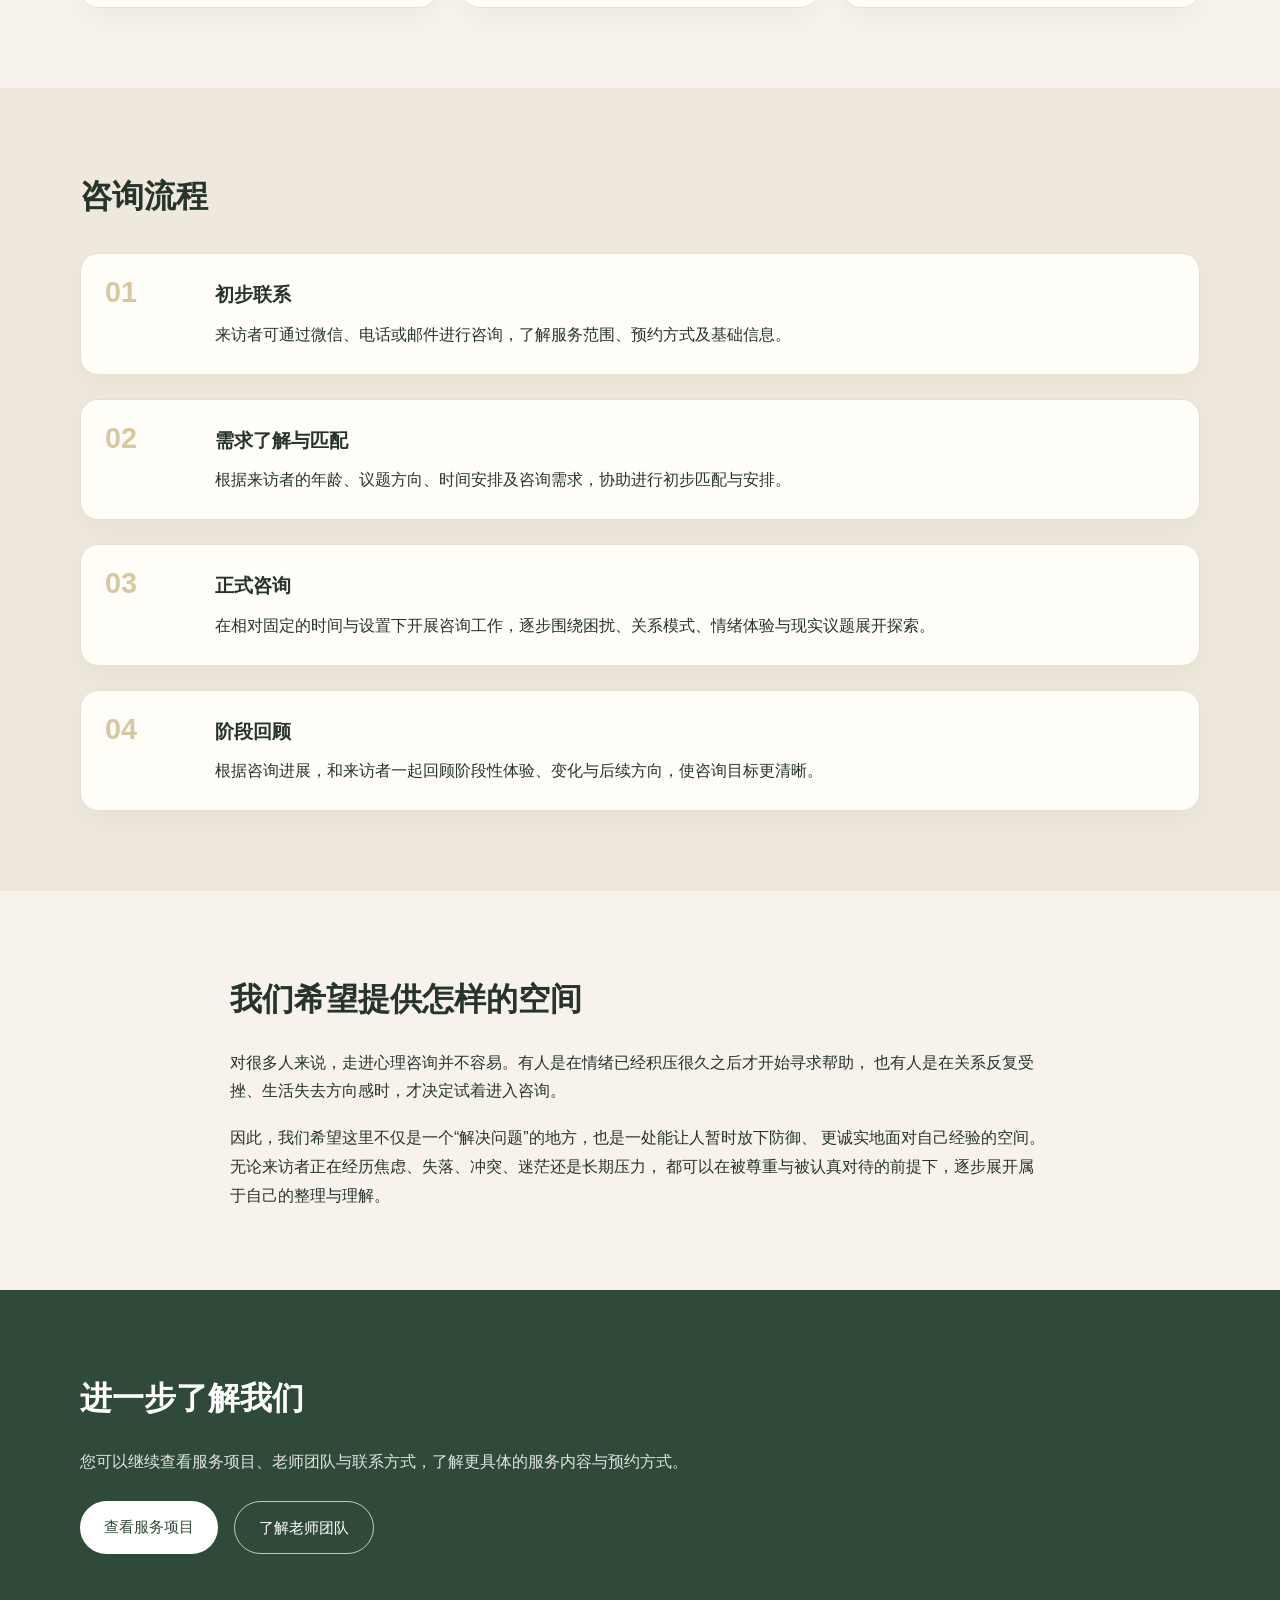
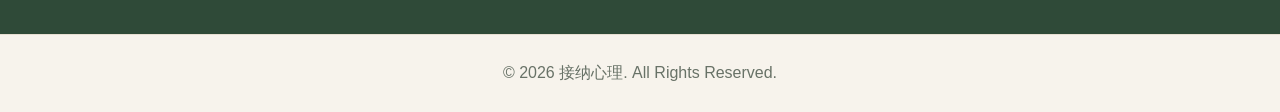
==== commit 8e5ea0d4: "Add files via upload" ====
--- a/about.html
+++ b/about.html
@@ -194,12 +194,19 @@
       <p>© 2026 接纳心理. All Rights Reserved.</p>
     </div>
   </footer>
-  <a class="floating-contact" href="contact.html" aria-label="前往联系我们页面">
-    <div class="floating-contact-title">预约咨询</div>
-    <p class="floating-contact-note">来访前请先电话联系</p>
-    <div class="floating-contact-phone">刘老师：18102182986</div>
-    <div class="floating-contact-phone">刘老师：15302172986</div>
-  </a>
+  <div class="floating-contact" id="floatingContact">
+    <button class="floating-contact-toggle" type="button" aria-expanded="false" aria-controls="floatingContactBody">
+      <span class="floating-contact-toggle-text">联系方式</span>
+      <span class="floating-contact-toggle-icon">＋</span>
+    </button>
+
+    <a class="floating-contact-body" id="floatingContactBody" href="contact.html" aria-label="前往联系我们页面">
+      <div class="floating-contact-title">预约咨询</div>
+      <p class="floating-contact-note">如您需要心理支持，可以电话联系我们</p>
+      <div class="floating-contact-phone">刘老师：18102182986</div>
+      <div class="floating-contact-phone">刘老师：15302172986</div>
+    </a>
+  </div>
   <script src="js/main.js"></script>
 </body>
 </html>
--- a/css/style.css
+++ b/css/style.css
@@ -1158,7 +1158,7 @@
 
 /* ==============================
    Floating Contact
-   右下角轻量联系条
+   右下角轻量联系入口
 ============================== */
 
 .floating-contact {
@@ -1166,15 +1166,27 @@
   right: 28px;
   bottom: 28px;
   z-index: 999;
-  width: 220px;
-  padding: 16px 16px 14px;
-  background: rgba(247, 243, 236, 0.88);
-  backdrop-filter: blur(12px);
-  -webkit-backdrop-filter: blur(12px);
-  border: 1px solid rgba(47, 74, 56, 0.10);
-  border-radius: 16px;
-  box-shadow: 0 12px 30px rgba(38, 59, 45, 0.10);
+  width: 250px;
+  background: rgba(255, 253, 248, 0.92);
+  backdrop-filter: blur(14px);
+  -webkit-backdrop-filter: blur(14px);
+  border: 1px solid rgba(47, 74, 56, 0.14);
+  border-radius: 18px;
+  box-shadow: 0 18px 42px rgba(38, 59, 45, 0.14);
   color: var(--primary-dark);
+  overflow: hidden;
+  animation: floatingContactIn 0.7s ease both;
+}
+
+.floating-contact-toggle {
+  display: none;
+}
+
+.floating-contact-body {
+  display: block;
+  padding: 18px 18px 16px;
+  text-decoration: none;
+  color: inherit;
 }
 
 .floating-contact-title {
@@ -1182,12 +1194,14 @@
   font-weight: 700;
   letter-spacing: 0.08em;
   color: var(--primary-dark);
+  margin-bottom: 8px;
+}
+
+.floating-contact-note {
+  font-size: 0.82rem;
+  line-height: 1.6;
+  color: var(--muted);
   margin-bottom: 10px;
-}
-
-.floating-contact {
-  text-decoration: none;
-  cursor: pointer;
 }
 
 .floating-contact-phone {
@@ -1198,7 +1212,7 @@
   transition: color 0.25s ease, transform 0.25s ease;
 }
 
-.floating-contact:hover .floating-contact-phone {
+.floating-contact-body:hover .floating-contact-phone {
   color: var(--primary);
   transform: translateX(2px);
 }
@@ -1246,4 +1260,90 @@
   body {
     padding-bottom: 96px;
   }
+}
+
+@media (max-width: 768px) {
+  .floating-contact {
+    left: auto;
+    right: 16px;
+    bottom: 16px;
+    width: auto;
+    min-width: 128px;
+    max-width: calc(100vw - 32px);
+    border-radius: 999px;
+    transition:
+      width 0.3s ease,
+      border-radius 0.3s ease,
+      box-shadow 0.3s ease,
+      transform 0.25s ease;
+  }
+
+  .floating-contact-toggle {
+    display: flex;
+    align-items: center;
+    justify-content: space-between;
+    gap: 10px;
+    width: 100%;
+    border: none;
+    background: transparent;
+    color: var(--primary-dark);
+    padding: 12px 16px;
+    font: inherit;
+    cursor: pointer;
+  }
+
+  .floating-contact-toggle-text {
+    font-size: 0.9rem;
+    font-weight: 700;
+    letter-spacing: 0.06em;
+    white-space: nowrap;
+  }
+
+  .floating-contact-toggle-icon {
+    font-size: 1rem;
+    line-height: 1;
+    color: var(--primary);
+    transition: transform 0.25s ease;
+  }
+
+  .floating-contact-body {
+    display: none;
+    padding: 0 16px 14px;
+  }
+
+  .floating-contact.is-open {
+    width: calc(100vw - 32px);
+    border-radius: 18px;
+  }
+
+  .floating-contact.is-open .floating-contact-body {
+    display: block;
+  }
+
+  .floating-contact.is-open .floating-contact-toggle-icon {
+    transform: rotate(45deg);
+  }
+
+  .floating-contact-title {
+    display: none;
+  }
+
+  .floating-contact-note {
+    font-size: 0.84rem;
+    line-height: 1.65;
+    margin-bottom: 8px;
+  }
+
+  .floating-contact-phone {
+    font-size: 0.86rem;
+    line-height: 1.55;
+  }
+
+  body {
+    padding-bottom: 76px;
+  }
+
+  body.has-floating-contact-open {
+    padding-bottom: 154px;
+  }
 }
